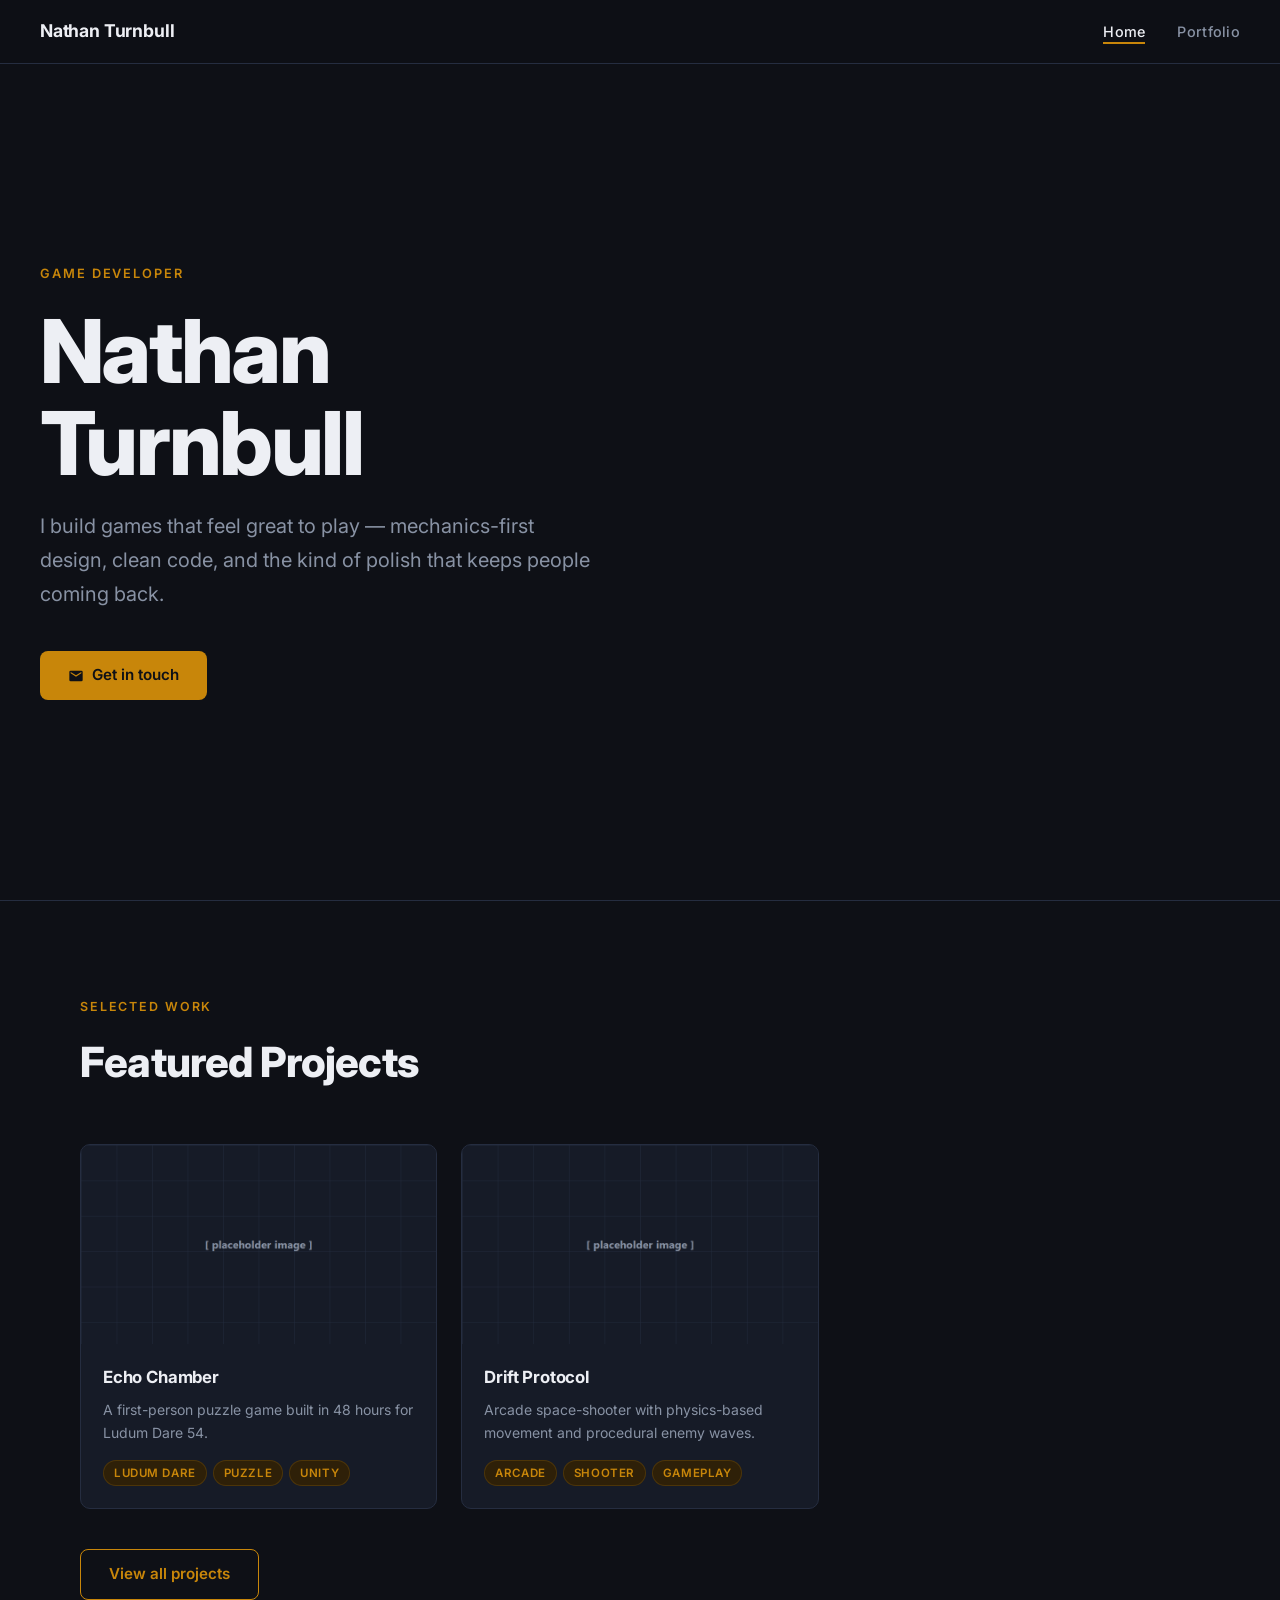
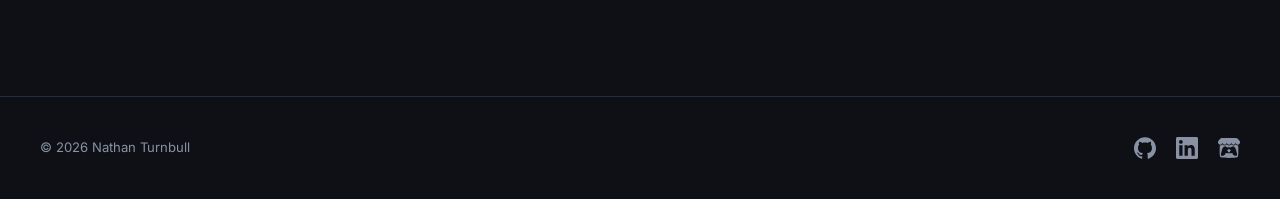
==== index.html @ e60e7671 "Initial commit" ====
<!DOCTYPE html>
<html lang="en">
<head>
  <meta charset="UTF-8">
  <meta name="viewport" content="width=device-width, initial-scale=1.0">
  <title>Nathan Turnbull - Game Developer</title>
  <meta name="description" content="Nathan Turnbull is a game developer crafting polished, mechanics-driven experiences.">
  <link rel="preconnect" href="https://fonts.googleapis.com">
  <link rel="preconnect" href="https://fonts.gstatic.com" crossorigin>
  <link href="https://fonts.googleapis.com/css2?family=Inter:wght@400;500;600;700;800&display=swap" rel="stylesheet">
  <link rel="stylesheet" href="css/style.css">
</head>
<body>

  <!-- ─── Nav ─────────────────────────────────────────────────────────── -->
  <nav class="nav">
    <a href="index.html" class="nav-logo">Nathan Turnbull</a>
    <ul class="nav-links">
      <li><a href="index.html">Home</a></li>
      <li><a href="portfolio.html">Portfolio</a></li>
    </ul>
  </nav>

  <!-- ─── Hero ─────────────────────────────────────────────────────────── -->
  <section class="hero">
    <div class="hero-inner">
      <p class="hero-label">Game Developer</p>
      <h1>Nathan<br>Turnbull</h1>
      <p class="hero-tagline">
        I build games that feel great to play — mechanics-first design, clean code, and the kind of polish that keeps people coming back.
      </p>
      <a class="btn btn-accent" href="mailto:hello@nathanturnbull.dev">
        <svg width="16" height="16" viewBox="0 0 24 24" fill="currentColor" aria-hidden="true">
          <path d="M20 4H4a2 2 0 0 0-2 2v12a2 2 0 0 0 2 2h16a2 2 0 0 0 2-2V6a2 2 0 0 0-2-2zm0 4-8 5-8-5V6l8 5 8-5v2z"/>
        </svg>
        Get in touch
      </a>
    </div>
  </section>

  <!-- ─── Featured Work ────────────────────────────────────────────────── -->
  <div style="border-top: 1px solid var(--border);">
    <section class="section">
      <p class="section-label">Selected Work</p>
      <h2 class="section-heading">Featured Projects</h2>
      <div id="featured-grid" class="card-grid">
        <!-- Populated by main.js -->
      </div>
      <div style="margin-top: 40px;">
        <a href="portfolio.html" class="btn btn-outline">View all projects</a>
      </div>
    </section>
  </div>

  <!-- ─── Footer ───────────────────────────────────────────────────────── -->
  <footer>
    <p class="footer-copy">&copy; 2026 Nathan Turnbull</p>
    <div class="footer-icons">
      <!-- GitHub — Simple Icons canonical SVG -->
      <a href="https://github.com/Nathan-Turnbull" class="footer-icon" aria-label="GitHub" target="_blank" rel="noopener">
        <svg viewBox="0 0 24 24" xmlns="http://www.w3.org/2000/svg">
          <path d="M12 .297c-6.63 0-12 5.373-12 12 0 5.303 3.438 9.8 8.205 11.385.6.113.82-.258.82-.577 0-.285-.01-1.04-.015-2.04-3.338.724-4.042-1.61-4.042-1.61C4.422 18.07 3.633 17.7 3.633 17.7c-1.087-.744.084-.729.084-.729 1.205.084 1.838 1.236 1.838 1.236 1.07 1.835 2.809 1.305 3.495.998.108-.776.417-1.305.76-1.605-2.665-.3-5.466-1.332-5.466-5.93 0-1.31.465-2.38 1.235-3.22-.135-.303-.54-1.523.105-3.176 0 0 1.005-.322 3.3 1.23.96-.267 1.98-.399 3-.405 1.02.006 2.04.138 3 .405 2.28-1.552 3.285-1.23 3.285-1.23.645 1.653.24 2.873.12 3.176.765.84 1.23 1.91 1.23 3.22 0 4.61-2.805 5.625-5.475 5.92.42.36.81 1.096.81 2.22 0 1.606-.015 2.896-.015 3.286 0 .315.21.69.825.57C20.565 22.092 24 17.592 24 12.297c0-6.627-5.373-12-12-12"/>
        </svg>
      </a>
      <!-- LinkedIn — Simple Icons canonical SVG -->
      <a href="https://www.linkedin.com/in/nathan-turnbull-9a332226b/" class="footer-icon" aria-label="LinkedIn" target="_blank" rel="noopener">
        <svg viewBox="0 0 24 24" xmlns="http://www.w3.org/2000/svg">
          <path d="M20.447 20.452h-3.554v-5.569c0-1.328-.027-3.037-1.852-3.037-1.853 0-2.136 1.445-2.136 2.939v5.667H9.351V9h3.414v1.561h.046c.477-.9 1.637-1.85 3.37-1.85 3.601 0 4.267 2.37 4.267 5.455v6.286zM5.337 7.433c-1.144 0-2.063-.926-2.063-2.065 0-1.138.92-2.063 2.063-2.063 1.14 0 2.064.925 2.064 2.063 0 1.139-.925 2.065-2.064 2.065zm1.782 13.019H3.555V9h3.564v11.452zM22.225 0H1.771C.792 0 0 .774 0 1.729v20.542C0 23.227.792 24 1.771 24h20.451C23.2 24 24 23.227 24 22.271V1.729C24 .774 23.2 0 22.222 0h.003z"/>
        </svg>
      </a>
      <!-- itch.io — Simple Icons canonical SVG -->
      <a href="#" class="footer-icon" aria-label="itch.io" target="_blank" rel="noopener">
        <svg viewBox="0 0 24 24" xmlns="http://www.w3.org/2000/svg">
          <path d="M3.13 1.338C2.08 1.96.02 4.328 0 4.95v1.03c0 1.303 1.22 2.45 2.325 2.45 1.33 0 2.436-1.102 2.436-2.41 0 1.308 1.07 2.41 2.4 2.41 1.328 0 2.362-1.102 2.362-2.41 0 1.308 1.137 2.41 2.466 2.41h.024c1.33 0 2.466-1.102 2.466-2.41 0 1.308 1.034 2.41 2.363 2.41 1.33 0 2.4-1.102 2.4-2.41 0 1.308 1.106 2.41 2.435 2.41C22.78 8.43 24 7.282 24 5.98V4.95c-.02-.62-2.082-2.99-3.13-3.612-3.253-.114-5.508-.134-8.87-.133-3.362 0-7.945.053-8.87.133zm6.376 6.477a2.74 2.74 0 0 1-.468.602c-.5.49-1.19.795-1.947.795a2.786 2.786 0 0 1-1.95-.795c-.182-.178-.32-.37-.446-.59-.127.222-.303.412-.486.59a2.788 2.788 0 0 1-1.95.795c-.092 0-.187-.025-.264-.052-.107 1.113-.152 2.176-.168 2.95v.005l-.006 1.167c.02 2.334-.23 7.564 1.03 8.85 1.952.454 5.545.662 9.15.663 3.605 0 7.198-.21 9.15-.664 1.26-1.284 1.01-6.514 1.03-8.848l-.006-1.167v-.004c-.016-.775-.06-1.838-.168-2.95-.077.026-.172.052-.263.052a2.788 2.788 0 0 1-1.95-.795c-.184-.178-.36-.368-.486-.59-.127.22-.265.412-.447.59a2.786 2.786 0 0 1-1.95.794c-.76 0-1.446-.303-1.948-.793a2.74 2.74 0 0 1-.468-.602 2.738 2.738 0 0 1-.463.602 2.787 2.787 0 0 1-1.95.794h-.16a2.787 2.787 0 0 1-1.95-.793 2.738 2.738 0 0 1-.464-.602zm-2.004 2.59v.002c.795.002 1.5 0 2.373.953.687-.072 1.406-.108 2.125-.107.72 0 1.438.035 2.125.107.873-.953 1.578-.95 2.372-.953.376 0 1.876 0 2.92 2.934l1.123 4.028c.832 2.995-.266 3.068-1.636 3.07-2.03-.075-3.156-1.55-3.156-3.025-1.124.184-2.436.276-3.748.277-1.312 0-2.624-.093-3.748-.277 0 1.475-1.125 2.95-3.156 3.026-1.37-.004-2.468-.077-1.636-3.072l1.122-4.027c1.045-2.934 2.545-2.934 2.92-2.934zM12 12.714c-.002.002-2.14 1.964-2.523 2.662l1.4-.056v1.22c0 .056.56.033 1.123.007.562.026 1.124.05 1.124-.008v-1.22l1.4.055C14.138 14.677 12 12.713 12 12.713z"/>
        </svg>
      </a>
    </div>
  </footer>

  <script src="js/main.js"></script>
</body>
</html>
---- css/style.css ----
/* ─── Variables ─────────────────────────────────────────────────────────── */
:root {
  --bg:            #0E1016;
  --surface:       #161B27;
  --surface-hover: #1E2536;
  --accent:        #C8860A;
  --accent-dim:    #2E2008;
  --text:          #EDEFF4;
  --text-muted:    #8892A4;
  --border:        #252D40;
  --radius:        8px;
  --nav-h:         64px;
}

/* ─── Reset ─────────────────────────────────────────────────────────────── */
*, *::before, *::after { box-sizing: border-box; margin: 0; padding: 0; }
html { scroll-behavior: smooth; }
body {
  background: var(--bg);
  color: var(--text);
  font-family: 'Inter', system-ui, -apple-system, sans-serif;
  font-size: 16px;
  line-height: 1.6;
  -webkit-font-smoothing: antialiased;
}
img { display: block; max-width: 100%; }
a { color: inherit; text-decoration: none; }
button { cursor: pointer; font-family: inherit; }

/* ─── Nav ───────────────────────────────────────────────────────────────── */
.nav {
  position: fixed;
  top: 0; left: 0; right: 0;
  height: var(--nav-h);
  z-index: 100;
  display: flex;
  align-items: center;
  justify-content: space-between;
  padding: 0 40px;
  background: rgba(14, 16, 22, 0.8);
  backdrop-filter: blur(12px);
  -webkit-backdrop-filter: blur(12px);
  border-bottom: 1px solid var(--border);
}
.nav-logo {
  font-size: 1.1rem;
  font-weight: 700;
  letter-spacing: -0.01em;
  color: var(--text);
  transition: color 0.2s;
}
.nav-logo:hover { color: var(--accent); }
.nav-links {
  display: flex;
  gap: 32px;
  list-style: none;
}
.nav-links a {
  font-size: 0.9rem;
  font-weight: 500;
  color: var(--text-muted);
  letter-spacing: 0.02em;
  transition: color 0.2s;
  padding-bottom: 2px;
  border-bottom: 2px solid transparent;
}
.nav-links a:hover { color: var(--text); }
.nav-links a.active {
  color: var(--text);
  border-bottom-color: var(--accent);
}

/* ─── Buttons ───────────────────────────────────────────────────────────── */
.btn {
  display: inline-flex;
  align-items: center;
  gap: 8px;
  padding: 12px 28px;
  border-radius: var(--radius);
  font-size: 0.95rem;
  font-weight: 600;
  border: none;
  transition: background 0.2s, color 0.2s, transform 0.15s;
}
.btn:active { transform: scale(0.97); }
.btn-accent {
  background: var(--accent);
  color: #0E1016;
}
.btn-accent:hover { background: #dfa030; }
.btn-outline {
  background: transparent;
  color: var(--accent);
  border: 1.5px solid var(--accent);
}
.btn-outline:hover { background: var(--accent-dim); }

/* ─── Hero ──────────────────────────────────────────────────────────────── */
.hero {
  min-height: 100vh;
  display: flex;
  align-items: center;
  padding: 0 40px;
  padding-top: var(--nav-h);
}
.hero-inner {
  max-width: 800px;
}
.hero-label {
  font-size: 0.8rem;
  font-weight: 600;
  letter-spacing: 0.15em;
  text-transform: uppercase;
  color: var(--accent);
  margin-bottom: 20px;
}
.hero h1 {
  font-size: clamp(3rem, 7vw, 5.5rem);
  font-weight: 800;
  line-height: 1.05;
  letter-spacing: -0.03em;
  color: var(--text);
  margin-bottom: 20px;
}
.hero-tagline {
  font-size: clamp(1rem, 2.5vw, 1.25rem);
  color: var(--text-muted);
  max-width: 560px;
  margin-bottom: 40px;
  line-height: 1.7;
}

/* ─── Section wrapper ───────────────────────────────────────────────────── */
.section {
  padding: 96px 40px;
  max-width: 1200px;
  margin: 0 auto;
}
.section-label {
  font-size: 0.78rem;
  font-weight: 600;
  letter-spacing: 0.15em;
  text-transform: uppercase;
  color: var(--accent);
  margin-bottom: 12px;
}
.section-heading {
  font-size: clamp(1.8rem, 4vw, 2.6rem);
  font-weight: 800;
  letter-spacing: -0.02em;
  margin-bottom: 48px;
}

/* ─── Card Grid ─────────────────────────────────────────────────────────── */
.card-grid {
  display: grid;
  grid-template-columns: repeat(auto-fill, minmax(300px, 1fr));
  gap: 24px;
}

/* ─── Card ──────────────────────────────────────────────────────────────── */
.card {
  background: var(--surface);
  border: 1px solid var(--border);
  border-radius: calc(var(--radius) + 2px);
  overflow: hidden;
  cursor: pointer;
  transition: transform 0.2s, border-color 0.2s, background 0.2s;
  display: flex;
  flex-direction: column;
}
.card:hover {
  transform: translateY(-4px);
  border-color: var(--accent);
  background: var(--surface-hover);
}
.card-thumb {
  width: 100%;
  aspect-ratio: 16 / 9;
  object-fit: cover;
  background: var(--accent-dim);
}
.card-body {
  padding: 20px 22px 22px;
  flex: 1;
  display: flex;
  flex-direction: column;
}
.card-title {
  font-size: 1.05rem;
  font-weight: 700;
  letter-spacing: -0.01em;
  margin-bottom: 8px;
}
.card-desc {
  font-size: 0.875rem;
  color: var(--text-muted);
  line-height: 1.6;
  flex: 1;
  margin-bottom: 16px;
}
.tag-row {
  display: flex;
  flex-wrap: wrap;
  gap: 6px;
}
.tag-pill {
  font-size: 0.72rem;
  font-weight: 600;
  letter-spacing: 0.05em;
  text-transform: uppercase;
  background: var(--accent-dim);
  color: var(--accent);
  padding: 3px 10px;
  border-radius: 999px;
  border: 1px solid rgba(200, 134, 10, 0.2);
}

/* ─── Filter Bar ────────────────────────────────────────────────────────── */
.filter-bar {
  display: flex;
  flex-wrap: wrap;
  gap: 10px;
  margin-bottom: 40px;
}
.filter-btn {
  font-size: 0.82rem;
  font-weight: 600;
  letter-spacing: 0.04em;
  padding: 7px 18px;
  border-radius: 999px;
  border: 1.5px solid var(--border);
  background: transparent;
  color: var(--text-muted);
  transition: color 0.15s, border-color 0.15s, background 0.15s;
}
.filter-btn:hover {
  color: var(--text);
  border-color: var(--text-muted);
}
.filter-btn.active {
  background: var(--accent);
  border-color: var(--accent);
  color: #0E1016;
}

/* ─── Portfolio page header ─────────────────────────────────────────────── */
.page-header {
  padding-top: calc(var(--nav-h) + 64px);
  padding-bottom: 0;
}

/* ─── Modal ─────────────────────────────────────────────────────────────── */
.modal-overlay {
  display: none;
  position: fixed;
  inset: 0;
  z-index: 200;
  background: rgba(8, 10, 16, 0.7);
  backdrop-filter: blur(8px);
  -webkit-backdrop-filter: blur(8px);
  align-items: center;
  justify-content: center;
  padding: 24px;
}
.modal-overlay.open { display: flex; }

.modal-panel {
  background: var(--surface);
  border: 1px solid var(--border);
  border-radius: 12px;
  width: 100%;
  max-width: 780px;
  max-height: 90vh;
  overflow-y: auto;
  position: relative;
  scrollbar-width: thin;
  scrollbar-color: var(--border) transparent;
}
.modal-panel::-webkit-scrollbar { width: 6px; }
.modal-panel::-webkit-scrollbar-track { background: transparent; }
.modal-panel::-webkit-scrollbar-thumb { background: var(--border); border-radius: 3px; }

.modal-close {
  position: sticky;
  top: 16px;
  float: right;
  margin: 16px 16px 0 0;
  width: 36px;
  height: 36px;
  border-radius: 50%;
  background: var(--surface-hover);
  border: 1px solid var(--border);
  color: var(--text-muted);
  font-size: 1.2rem;
  display: flex;
  align-items: center;
  justify-content: center;
  transition: color 0.15s, background 0.15s;
  z-index: 10;
}
.modal-close:hover { color: var(--text); background: var(--border); }

/* Slideshow */
.slideshow {
  position: relative;
  background: #080A10;
  width: 100%;
  aspect-ratio: 16 / 9;
  overflow: hidden;
  border-radius: 12px 12px 0 0;
  clear: both;
}
.slideshow-img {
  width: 100%;
  height: 100%;
  object-fit: contain;
}
.slide-arrow {
  position: absolute;
  top: 50%;
  transform: translateY(-50%);
  width: 40px;
  height: 40px;
  border-radius: 50%;
  background: rgba(14, 16, 22, 0.75);
  border: 1px solid var(--border);
  color: var(--text);
  font-size: 1rem;
  display: flex;
  align-items: center;
  justify-content: center;
  transition: background 0.15s;
  z-index: 5;
}
.slide-arrow:hover { background: rgba(200, 134, 10, 0.3); border-color: var(--accent); }
.slide-arrow.prev { left: 12px; }
.slide-arrow.next { right: 12px; }
.slide-counter {
  position: absolute;
  bottom: 10px;
  left: 50%;
  transform: translateX(-50%);
  font-size: 0.75rem;
  color: var(--text-muted);
  background: rgba(14, 16, 22, 0.7);
  padding: 3px 10px;
  border-radius: 999px;
}

/* Modal body */
.modal-body {
  padding: 28px 32px 36px;
}
.modal-title {
  font-size: 1.6rem;
  font-weight: 800;
  letter-spacing: -0.02em;
  margin-bottom: 12px;
}
.modal-desc {
  color: var(--text-muted);
  line-height: 1.75;
  margin-bottom: 24px;
  font-size: 0.95rem;
}
.modal-meta-label {
  font-size: 0.72rem;
  font-weight: 700;
  letter-spacing: 0.12em;
  text-transform: uppercase;
  color: var(--text-muted);
  margin-bottom: 8px;
}
.modal-meta-section { margin-bottom: 20px; }
.tools-row {
  display: flex;
  flex-wrap: wrap;
  gap: 8px;
}
.tool-chip {
  font-size: 0.8rem;
  font-weight: 500;
  color: var(--text-muted);
  background: rgba(255,255,255,0.05);
  border: 1px solid var(--border);
  padding: 4px 12px;
  border-radius: var(--radius);
}
.modal-link-row {
  margin-top: 28px;
}

/* ─── Footer ────────────────────────────────────────────────────────────── */
footer {
  border-top: 1px solid var(--border);
  padding: 40px;
  display: flex;
  align-items: center;
  justify-content: space-between;
  flex-wrap: wrap;
  gap: 20px;
}
.footer-copy {
  font-size: 0.82rem;
  color: var(--text-muted);
}
.footer-icons {
  display: flex;
  gap: 20px;
}
.footer-icon {
  color: var(--text-muted);
  transition: color 0.2s;
  display: flex;
  align-items: center;
}
.footer-icon:hover { color: var(--accent); }
.footer-icon svg { width: 22px; height: 22px; fill: currentColor; }

/* ─── Card hidden state (filter) ────────────────────────────────────────── */
.card.hidden { display: none; }

/* ─── Responsive ────────────────────────────────────────────────────────── */
@media (max-width: 768px) {
  .nav { padding: 0 20px; }
  .hero { padding: 0 20px; padding-top: var(--nav-h); }
  .section { padding: 64px 20px; }
  footer { padding: 32px 20px; }
  .modal-body { padding: 20px 20px 28px; }
  .card-grid { grid-template-columns: 1fr; }
}
@media (max-width: 480px) {
  .nav-links { gap: 20px; }
  .hero h1 { font-size: 2.6rem; }
}
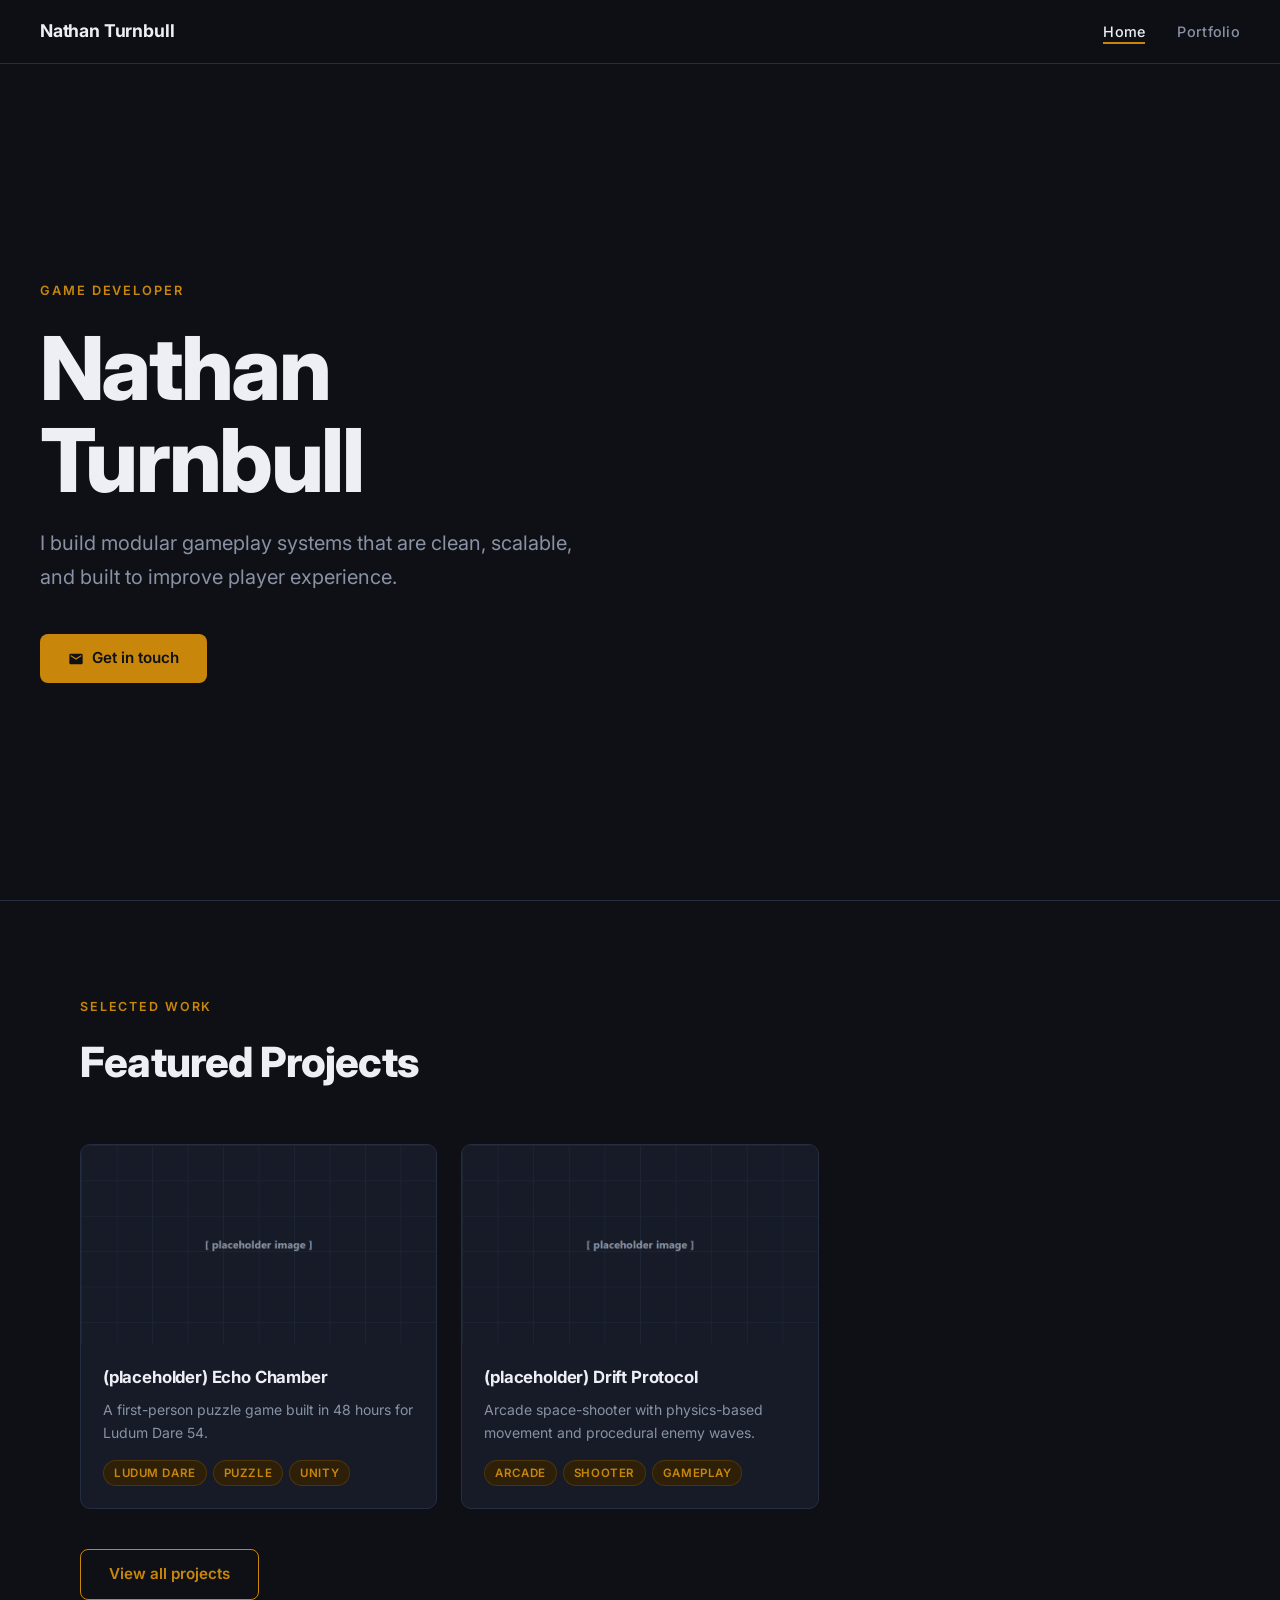
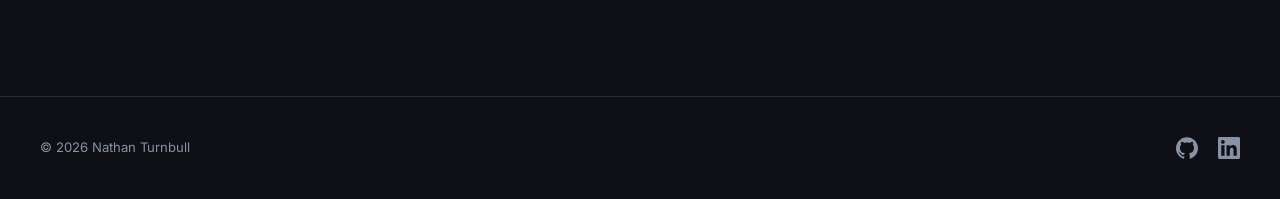
==== commit f95a95b5: "Update hero line & meta desc Remove itch section, update tagline and meta, added .gitignore" ====
--- a/index.html
+++ b/index.html
@@ -4,7 +4,7 @@
   <meta charset="UTF-8">
   <meta name="viewport" content="width=device-width, initial-scale=1.0">
   <title>Nathan Turnbull - Game Developer</title>
-  <meta name="description" content="Nathan Turnbull is a game developer crafting polished, mechanics-driven experiences.">
+  <meta name="description" content="Gameplay programmer specialising in modular systems, debugging, and production-ready features.">
   <link rel="preconnect" href="https://fonts.googleapis.com">
   <link rel="preconnect" href="https://fonts.gstatic.com" crossorigin>
   <link href="https://fonts.googleapis.com/css2?family=Inter:wght@400;500;600;700;800&display=swap" rel="stylesheet">
@@ -27,9 +27,9 @@
       <p class="hero-label">Game Developer</p>
       <h1>Nathan<br>Turnbull</h1>
       <p class="hero-tagline">
-        I build games that feel great to play — mechanics-first design, clean code, and the kind of polish that keeps people coming back.
+        I build modular gameplay systems that are clean, scalable, and built to improve player experience.
       </p>
-      <a class="btn btn-accent" href="mailto:hello@nathanturnbull.dev">
+      <a class="btn btn-accent" href= https://www.linkedin.com/in/nathan-turnbull-9a332226b/ > <!--"mailto:hello@nathanturnbull.dev"-->
         <svg width="16" height="16" viewBox="0 0 24 24" fill="currentColor" aria-hidden="true">
           <path d="M20 4H4a2 2 0 0 0-2 2v12a2 2 0 0 0 2 2h16a2 2 0 0 0 2-2V6a2 2 0 0 0-2-2zm0 4-8 5-8-5V6l8 5 8-5v2z"/>
         </svg>
@@ -68,12 +68,6 @@
           <path d="M20.447 20.452h-3.554v-5.569c0-1.328-.027-3.037-1.852-3.037-1.853 0-2.136 1.445-2.136 2.939v5.667H9.351V9h3.414v1.561h.046c.477-.9 1.637-1.85 3.37-1.85 3.601 0 4.267 2.37 4.267 5.455v6.286zM5.337 7.433c-1.144 0-2.063-.926-2.063-2.065 0-1.138.92-2.063 2.063-2.063 1.14 0 2.064.925 2.064 2.063 0 1.139-.925 2.065-2.064 2.065zm1.782 13.019H3.555V9h3.564v11.452zM22.225 0H1.771C.792 0 0 .774 0 1.729v20.542C0 23.227.792 24 1.771 24h20.451C23.2 24 24 23.227 24 22.271V1.729C24 .774 23.2 0 22.222 0h.003z"/>
         </svg>
       </a>
-      <!-- itch.io — Simple Icons canonical SVG -->
-      <a href="#" class="footer-icon" aria-label="itch.io" target="_blank" rel="noopener">
-        <svg viewBox="0 0 24 24" xmlns="http://www.w3.org/2000/svg">
-          <path d="M3.13 1.338C2.08 1.96.02 4.328 0 4.95v1.03c0 1.303 1.22 2.45 2.325 2.45 1.33 0 2.436-1.102 2.436-2.41 0 1.308 1.07 2.41 2.4 2.41 1.328 0 2.362-1.102 2.362-2.41 0 1.308 1.137 2.41 2.466 2.41h.024c1.33 0 2.466-1.102 2.466-2.41 0 1.308 1.034 2.41 2.363 2.41 1.33 0 2.4-1.102 2.4-2.41 0 1.308 1.106 2.41 2.435 2.41C22.78 8.43 24 7.282 24 5.98V4.95c-.02-.62-2.082-2.99-3.13-3.612-3.253-.114-5.508-.134-8.87-.133-3.362 0-7.945.053-8.87.133zm6.376 6.477a2.74 2.74 0 0 1-.468.602c-.5.49-1.19.795-1.947.795a2.786 2.786 0 0 1-1.95-.795c-.182-.178-.32-.37-.446-.59-.127.222-.303.412-.486.59a2.788 2.788 0 0 1-1.95.795c-.092 0-.187-.025-.264-.052-.107 1.113-.152 2.176-.168 2.95v.005l-.006 1.167c.02 2.334-.23 7.564 1.03 8.85 1.952.454 5.545.662 9.15.663 3.605 0 7.198-.21 9.15-.664 1.26-1.284 1.01-6.514 1.03-8.848l-.006-1.167v-.004c-.016-.775-.06-1.838-.168-2.95-.077.026-.172.052-.263.052a2.788 2.788 0 0 1-1.95-.795c-.184-.178-.36-.368-.486-.59-.127.22-.265.412-.447.59a2.786 2.786 0 0 1-1.95.794c-.76 0-1.446-.303-1.948-.793a2.74 2.74 0 0 1-.468-.602 2.738 2.738 0 0 1-.463.602 2.787 2.787 0 0 1-1.95.794h-.16a2.787 2.787 0 0 1-1.95-.793 2.738 2.738 0 0 1-.464-.602zm-2.004 2.59v.002c.795.002 1.5 0 2.373.953.687-.072 1.406-.108 2.125-.107.72 0 1.438.035 2.125.107.873-.953 1.578-.95 2.372-.953.376 0 1.876 0 2.92 2.934l1.123 4.028c.832 2.995-.266 3.068-1.636 3.07-2.03-.075-3.156-1.55-3.156-3.025-1.124.184-2.436.276-3.748.277-1.312 0-2.624-.093-3.748-.277 0 1.475-1.125 2.95-3.156 3.026-1.37-.004-2.468-.077-1.636-3.072l1.122-4.027c1.045-2.934 2.545-2.934 2.92-2.934zM12 12.714c-.002.002-2.14 1.964-2.523 2.662l1.4-.056v1.22c0 .056.56.033 1.123.007.562.026 1.124.05 1.124-.008v-1.22l1.4.055C14.138 14.677 12 12.713 12 12.713z"/>
-        </svg>
-      </a>
     </div>
   </footer>
 
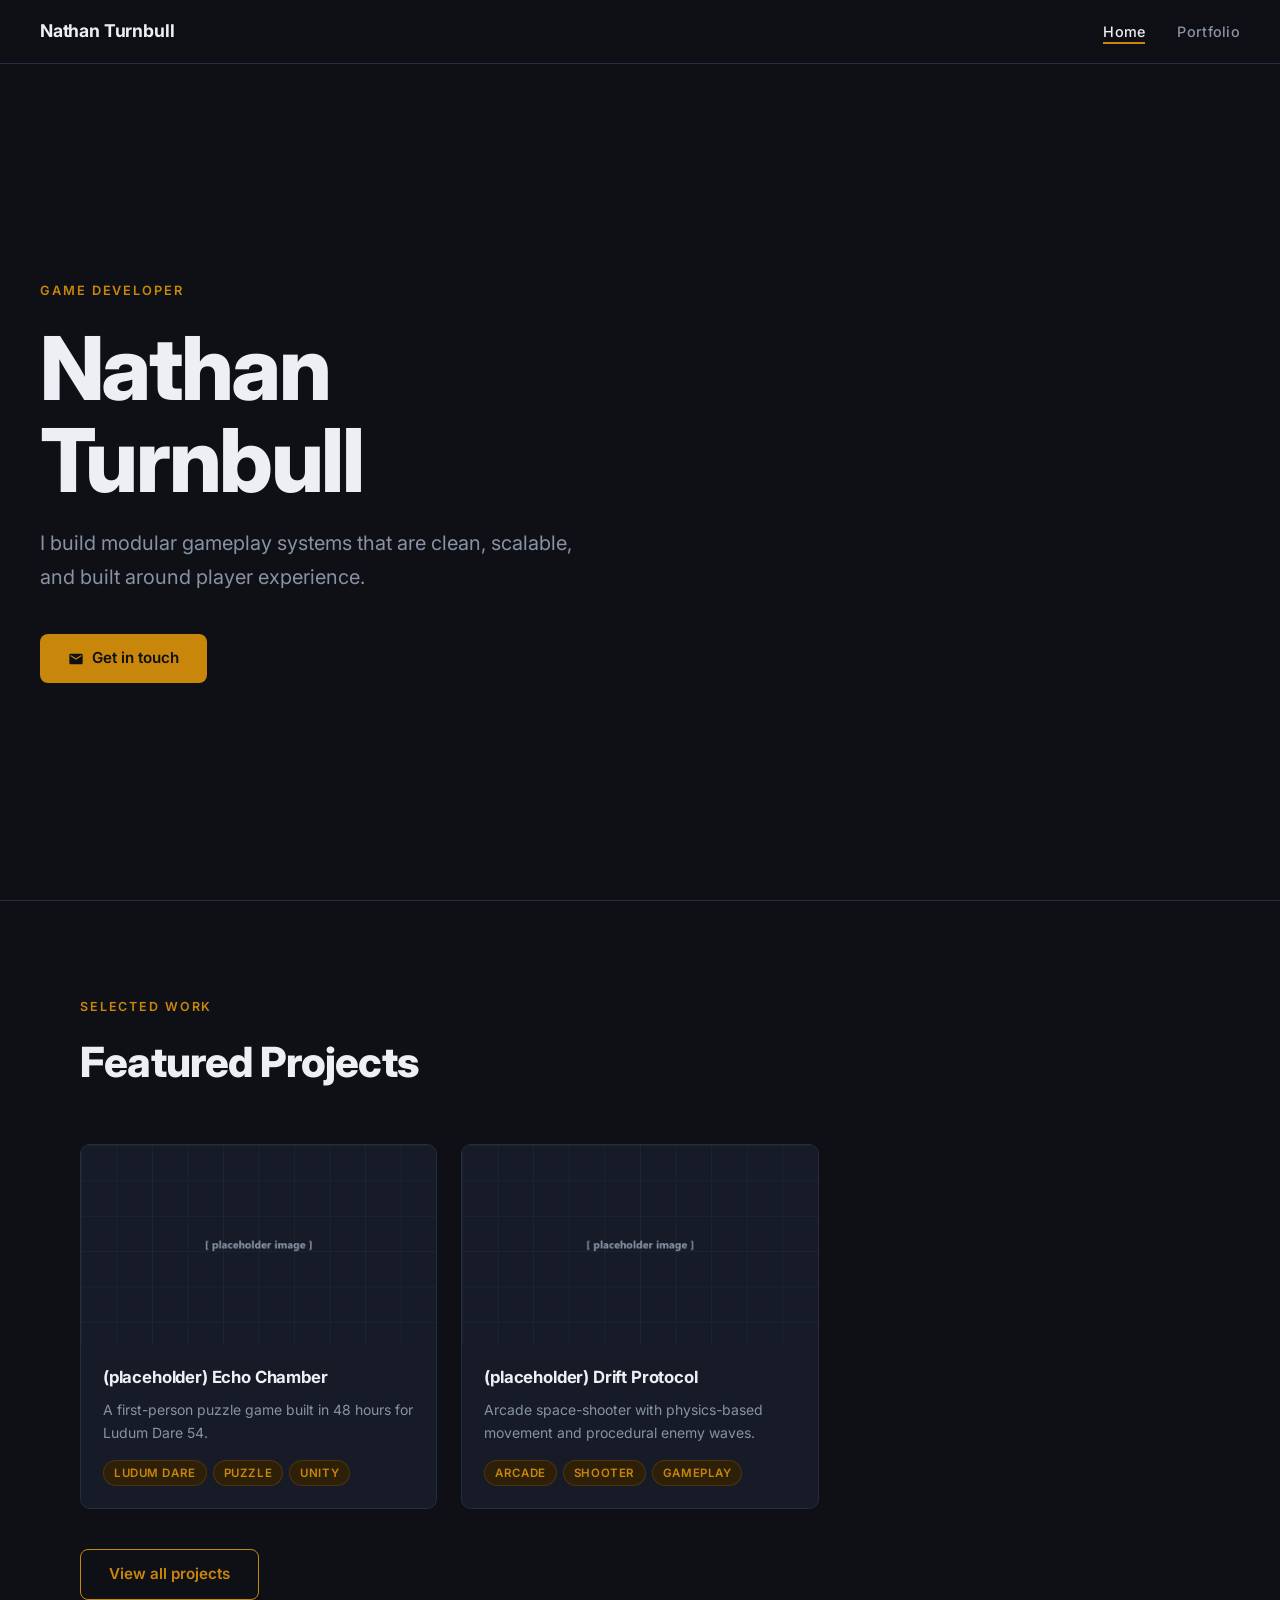
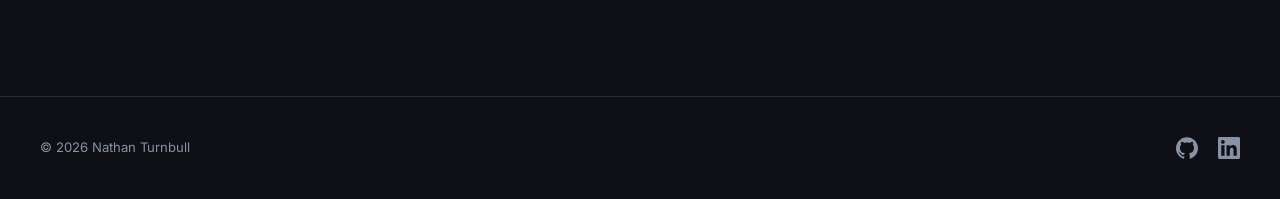
==== commit e779dc4a: "Updated Hero tagline" ====
--- a/index.html
+++ b/index.html
@@ -27,7 +27,7 @@
       <p class="hero-label">Game Developer</p>
       <h1>Nathan<br>Turnbull</h1>
       <p class="hero-tagline">
-        I build modular gameplay systems that are clean, scalable, and built to improve player experience.
+        I build modular gameplay systems that are clean, scalable, and built around player experience.
       </p>
       <a class="btn btn-accent" href= https://www.linkedin.com/in/nathan-turnbull-9a332226b/ > <!--"mailto:hello@nathanturnbull.dev"-->
         <svg width="16" height="16" viewBox="0 0 24 24" fill="currentColor" aria-hidden="true">
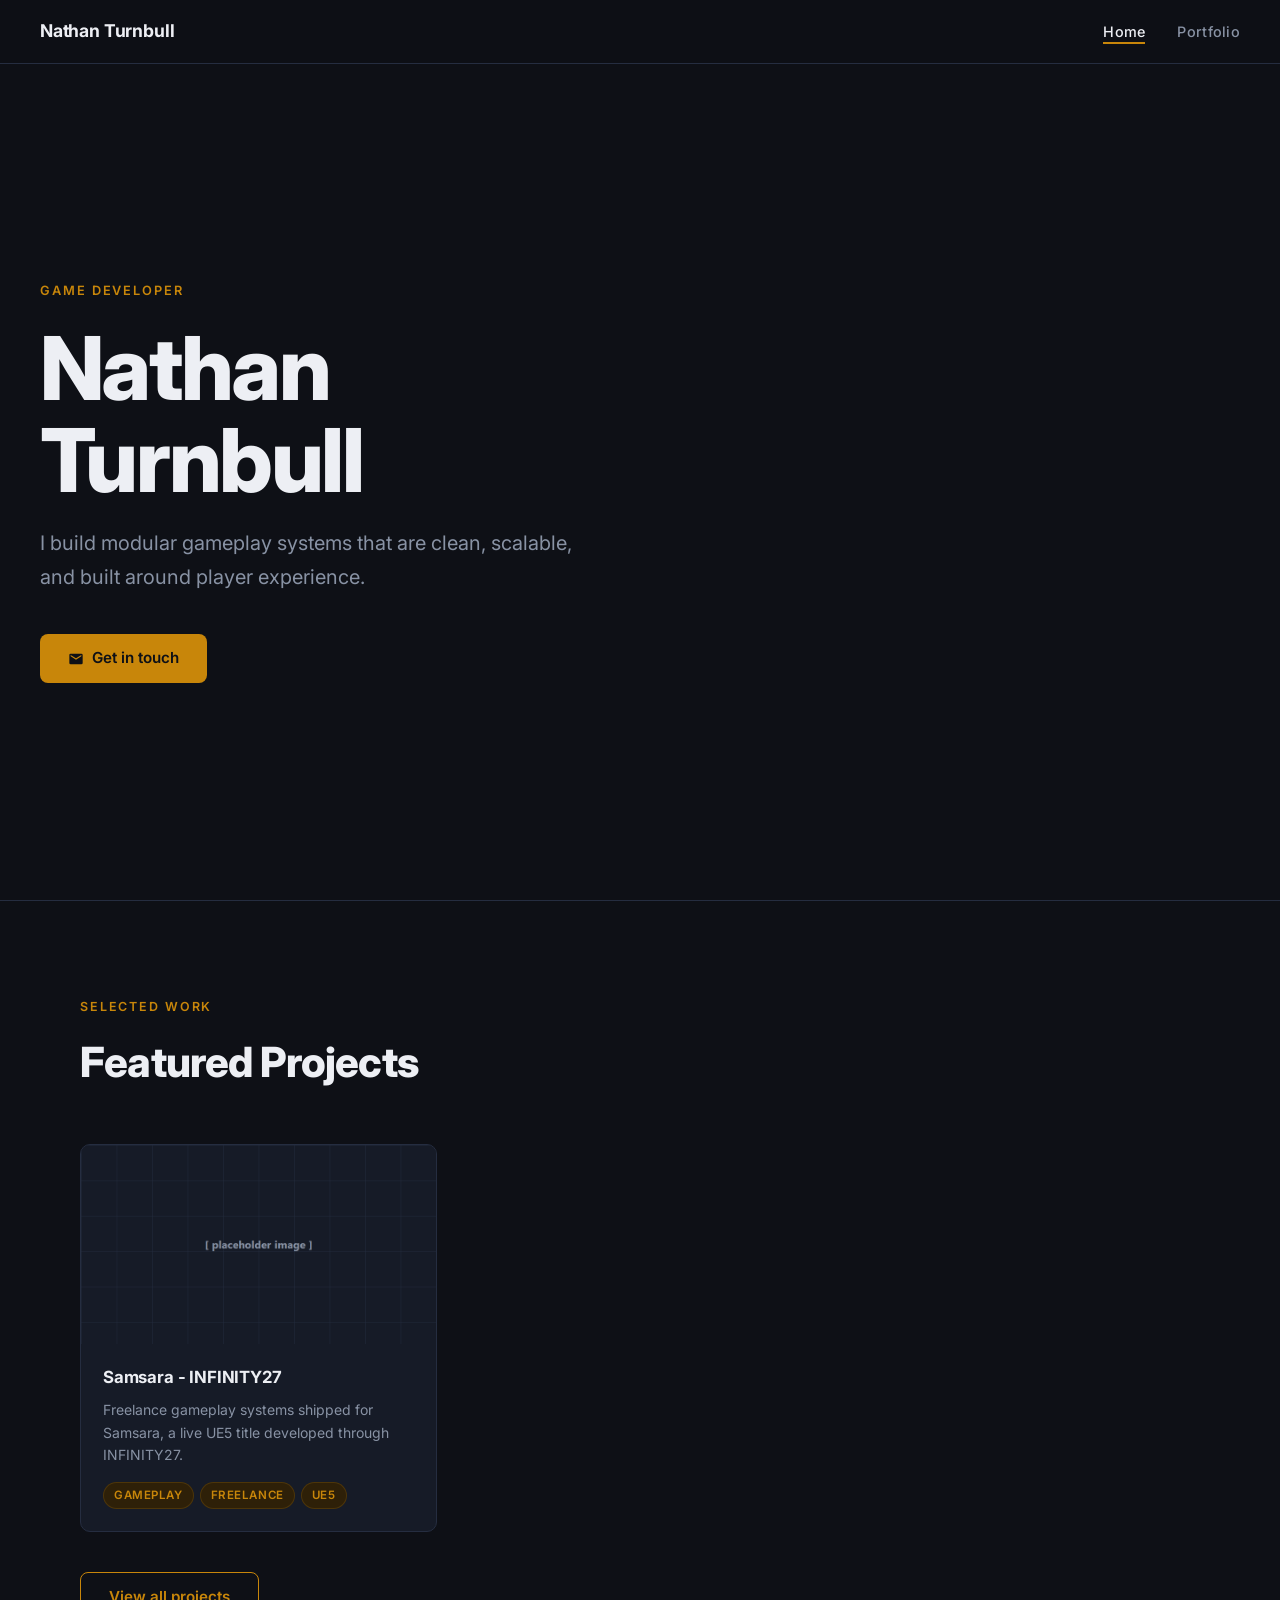
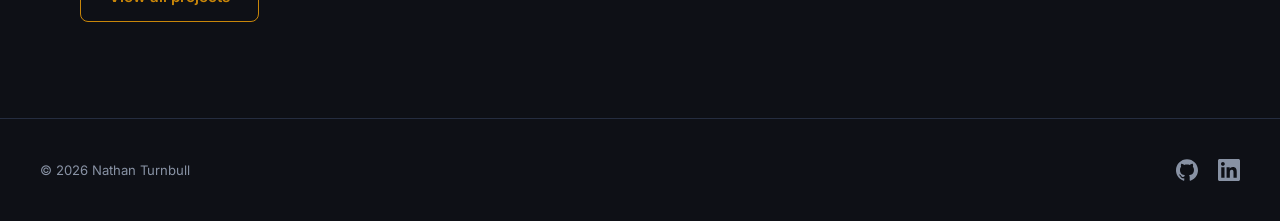
==== commit fa96bc53: "FIX: GitHub and LinkedIn links Config file made to store links. href gets overwritten at runtime." ====
--- a/index.html
+++ b/index.html
@@ -57,13 +57,13 @@
     <p class="footer-copy">&copy; 2026 Nathan Turnbull</p>
     <div class="footer-icons">
       <!-- GitHub — Simple Icons canonical SVG -->
-      <a href="https://github.com/Nathan-Turnbull" class="footer-icon" aria-label="GitHub" target="_blank" rel="noopener">
+      <a href="#" class="footer-icon" aria-label="GitHub" target="_blank" rel="noopener">
         <svg viewBox="0 0 24 24" xmlns="http://www.w3.org/2000/svg">
           <path d="M12 .297c-6.63 0-12 5.373-12 12 0 5.303 3.438 9.8 8.205 11.385.6.113.82-.258.82-.577 0-.285-.01-1.04-.015-2.04-3.338.724-4.042-1.61-4.042-1.61C4.422 18.07 3.633 17.7 3.633 17.7c-1.087-.744.084-.729.084-.729 1.205.084 1.838 1.236 1.838 1.236 1.07 1.835 2.809 1.305 3.495.998.108-.776.417-1.305.76-1.605-2.665-.3-5.466-1.332-5.466-5.93 0-1.31.465-2.38 1.235-3.22-.135-.303-.54-1.523.105-3.176 0 0 1.005-.322 3.3 1.23.96-.267 1.98-.399 3-.405 1.02.006 2.04.138 3 .405 2.28-1.552 3.285-1.23 3.285-1.23.645 1.653.24 2.873.12 3.176.765.84 1.23 1.91 1.23 3.22 0 4.61-2.805 5.625-5.475 5.92.42.36.81 1.096.81 2.22 0 1.606-.015 2.896-.015 3.286 0 .315.21.69.825.57C20.565 22.092 24 17.592 24 12.297c0-6.627-5.373-12-12-12"/>
         </svg>
       </a>
       <!-- LinkedIn — Simple Icons canonical SVG -->
-      <a href="https://www.linkedin.com/in/nathan-turnbull-9a332226b/" class="footer-icon" aria-label="LinkedIn" target="_blank" rel="noopener">
+      <a href="#" class="footer-icon" aria-label="LinkedIn" target="_blank" rel="noopener">
         <svg viewBox="0 0 24 24" xmlns="http://www.w3.org/2000/svg">
           <path d="M20.447 20.452h-3.554v-5.569c0-1.328-.027-3.037-1.852-3.037-1.853 0-2.136 1.445-2.136 2.939v5.667H9.351V9h3.414v1.561h.046c.477-.9 1.637-1.85 3.37-1.85 3.601 0 4.267 2.37 4.267 5.455v6.286zM5.337 7.433c-1.144 0-2.063-.926-2.063-2.065 0-1.138.92-2.063 2.063-2.063 1.14 0 2.064.925 2.064 2.063 0 1.139-.925 2.065-2.064 2.065zm1.782 13.019H3.555V9h3.564v11.452zM22.225 0H1.771C.792 0 0 .774 0 1.729v20.542C0 23.227.792 24 1.771 24h20.451C23.2 24 24 23.227 24 22.271V1.729C24 .774 23.2 0 22.222 0h.003z"/>
         </svg>
@@ -71,6 +71,7 @@
     </div>
   </footer>
 
+  <script src="js/config.js"></script>
   <script src="js/main.js"></script>
 </body>
 </html>
--- a/css/style.css
+++ b/css/style.css
@@ -358,6 +358,7 @@
   letter-spacing: -0.02em;
   margin-bottom: 12px;
 }
+.modal-desc p + p { margin-top: 0.85em; }
 .modal-desc {
   color: var(--text-muted);
   line-height: 1.75;
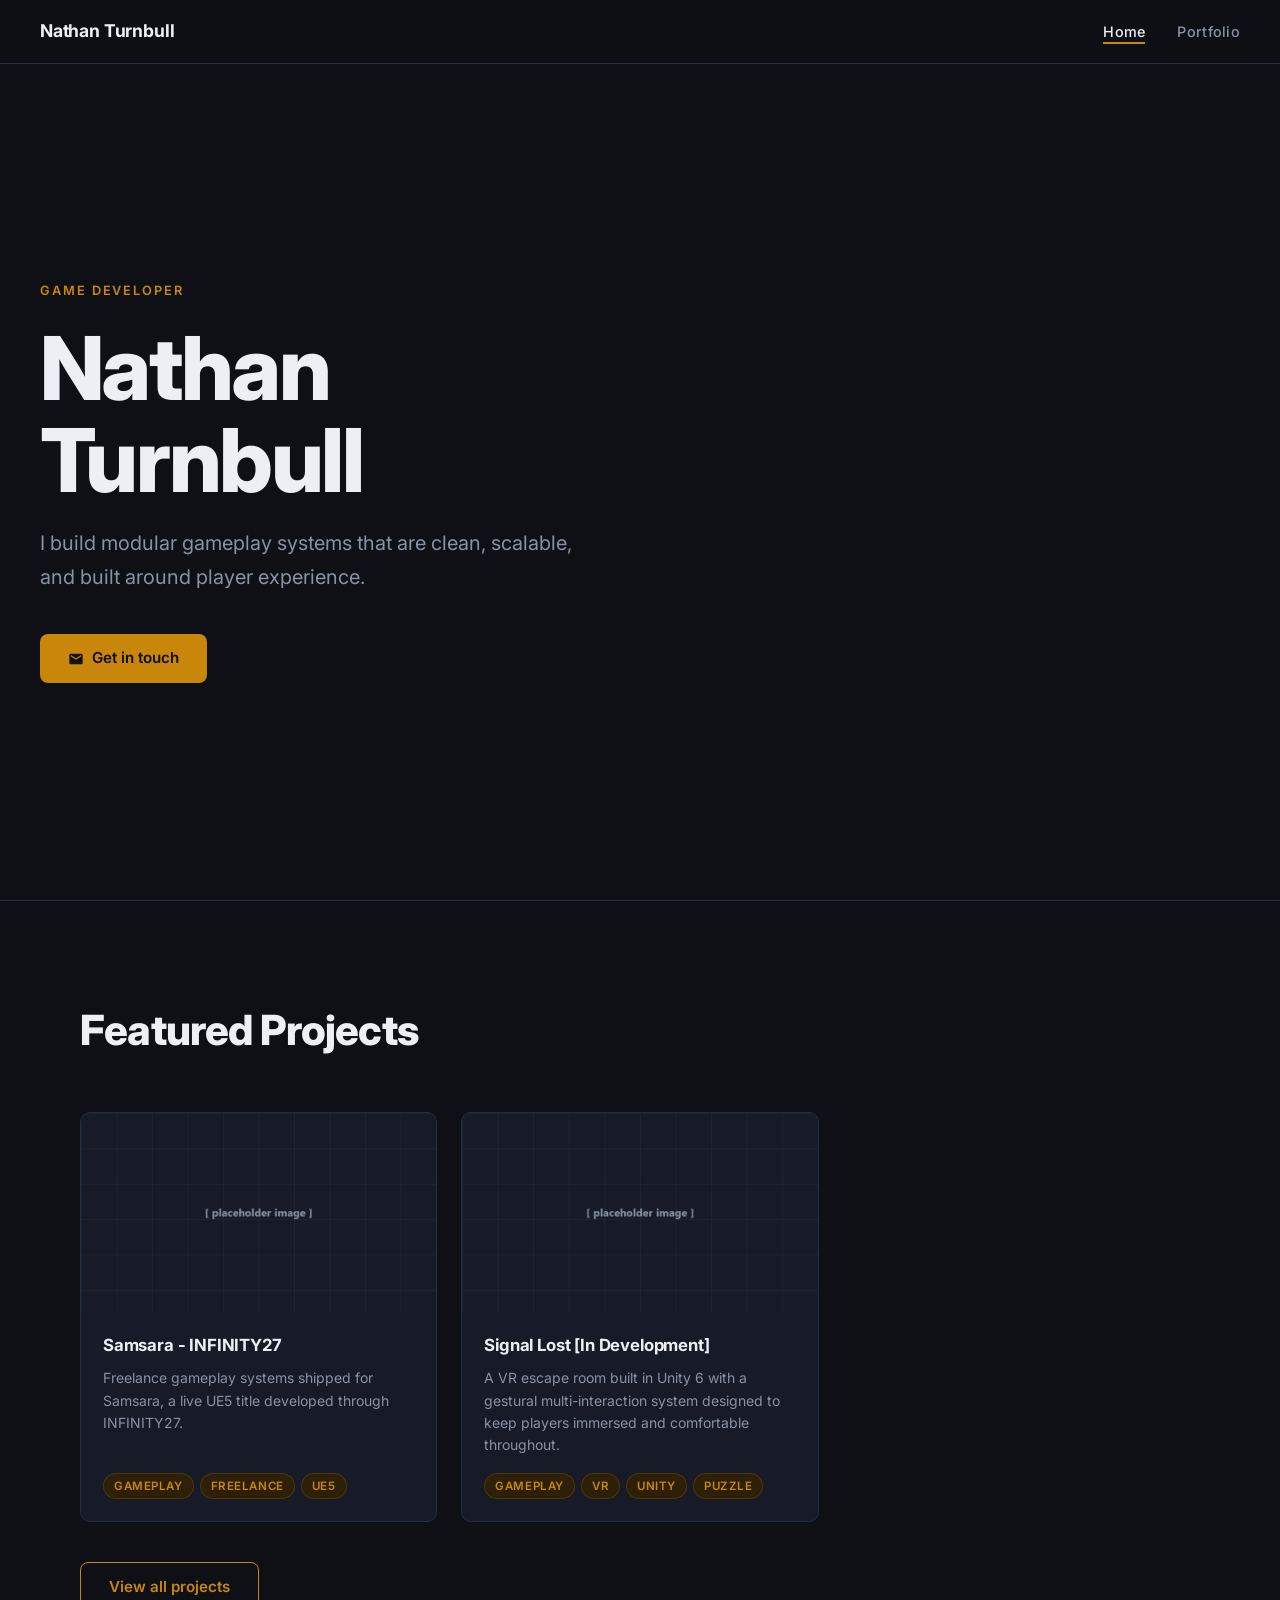
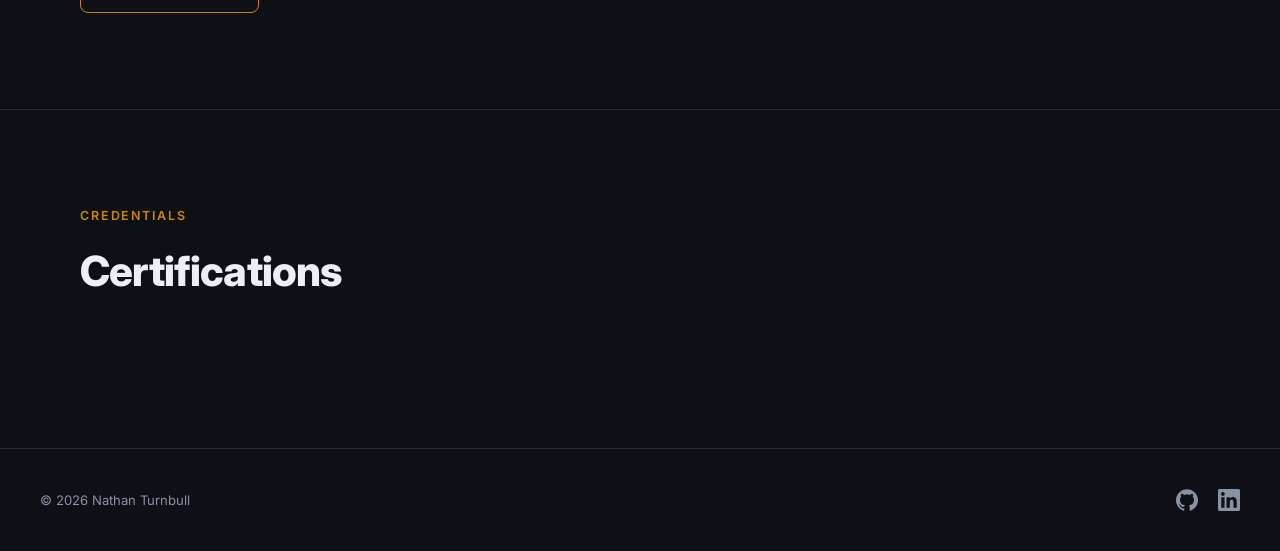
==== commit 7a85856c: "added YT embed & certs Added YouTube video embeds to the slideshow. Added a certificates section on " ====
--- a/index.html
+++ b/index.html
@@ -41,13 +41,23 @@
   <!-- ─── Featured Work ────────────────────────────────────────────────── -->
   <div style="border-top: 1px solid var(--border);">
     <section class="section">
-      <p class="section-label">Selected Work</p>
       <h2 class="section-heading">Featured Projects</h2>
       <div id="featured-grid" class="card-grid">
         <!-- Populated by main.js -->
       </div>
       <div style="margin-top: 40px;">
         <a href="portfolio.html" class="btn btn-outline">View all projects</a>
+      </div>
+    </section>
+  </div>
+
+  <!-- ─── Certifications ──────────────────────────────────────────────── -->
+  <div style="border-top: 1px solid var(--border);">
+    <section class="section">
+      <p class="section-label">Credentials</p>
+      <h2 class="section-heading">Certifications</h2>
+      <div id="certs-grid" class="certs-grid">
+        <!-- Populated by main.js -->
       </div>
     </section>
   </div>
--- a/css/style.css
+++ b/css/style.css
@@ -316,6 +316,12 @@
   height: 100%;
   object-fit: contain;
 }
+.slideshow-iframe {
+  width: 100%;
+  height: 100%;
+  border: none;
+  display: none;
+}
 .slide-arrow {
   position: absolute;
   top: 50%;
@@ -392,6 +398,14 @@
   margin-top: 28px;
 }
 
+/* ─── Certifications ────────────────────────────────────────────────────── */
+.certs-grid {
+  display: flex;
+  flex-wrap: wrap;
+  gap: 24px;
+  align-items: flex-start;
+}
+
 /* ─── Footer ────────────────────────────────────────────────────────────── */
 footer {
   border-top: 1px solid var(--border);
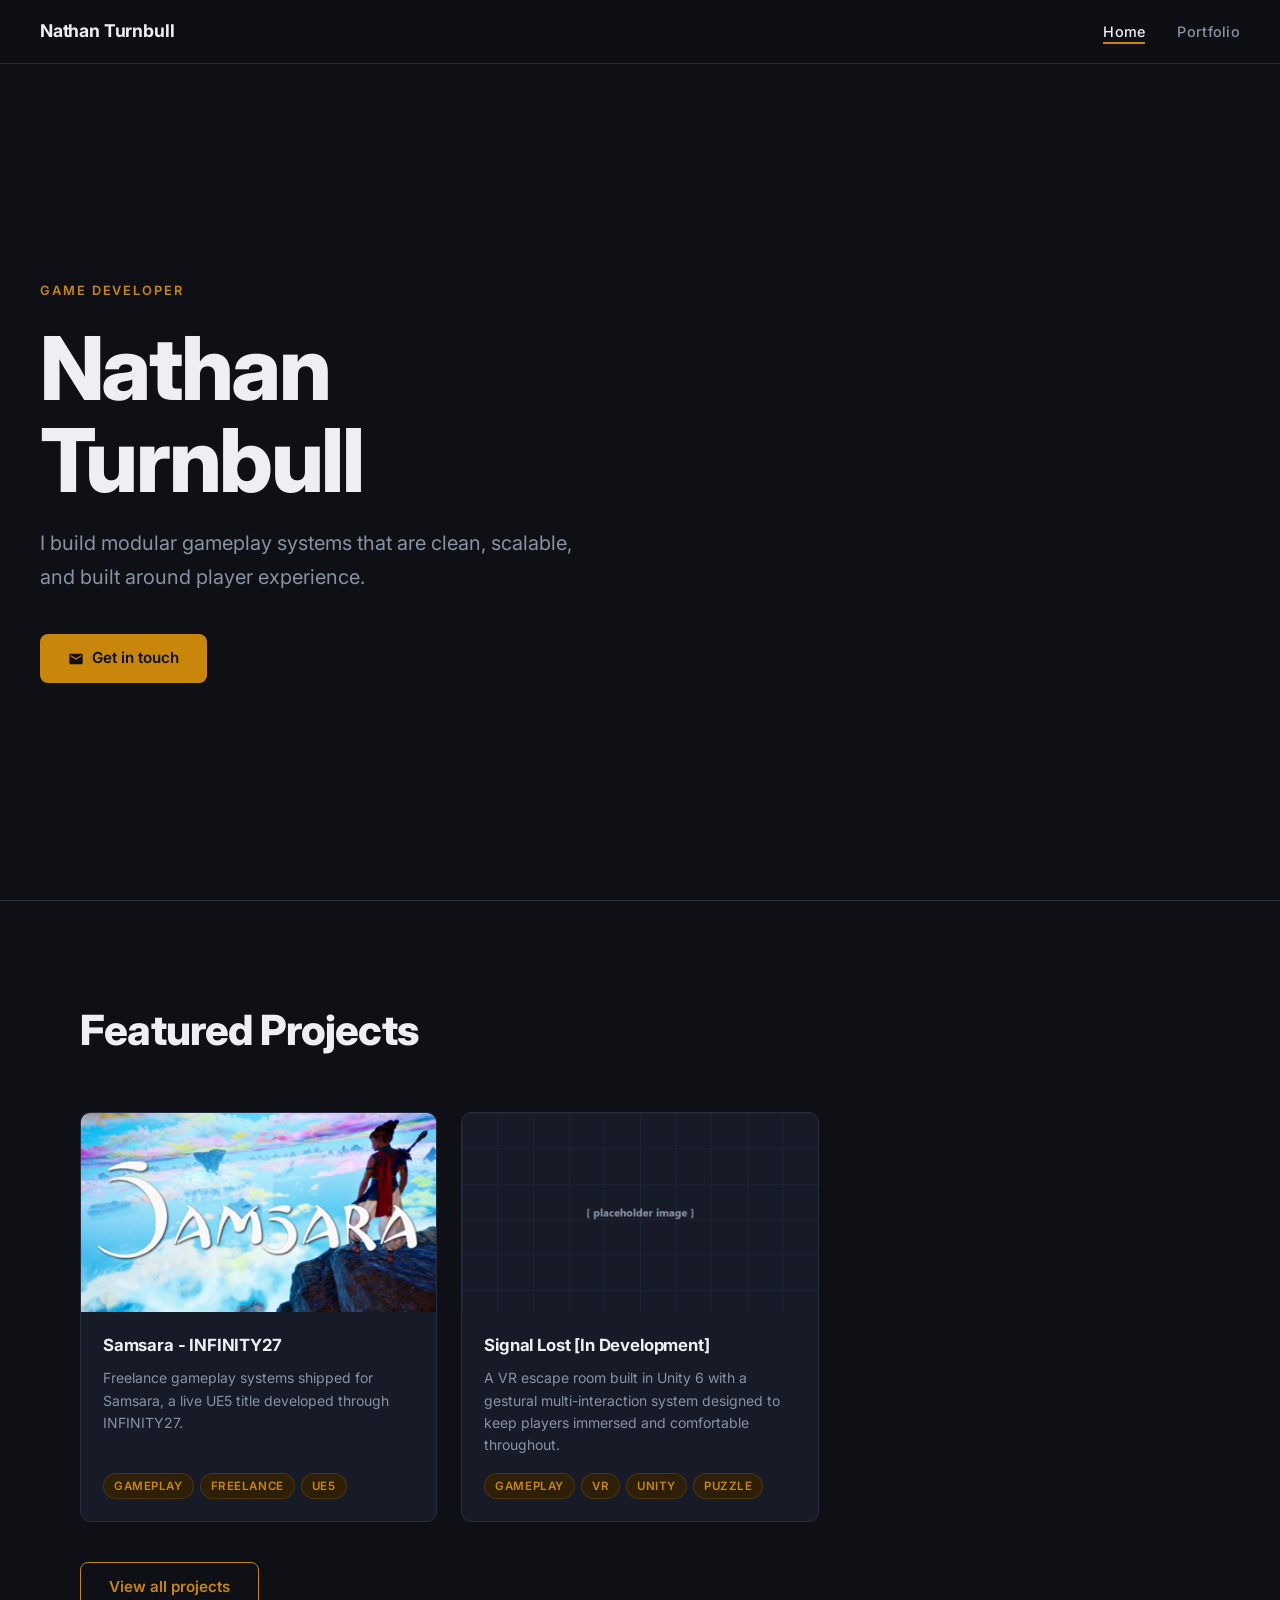
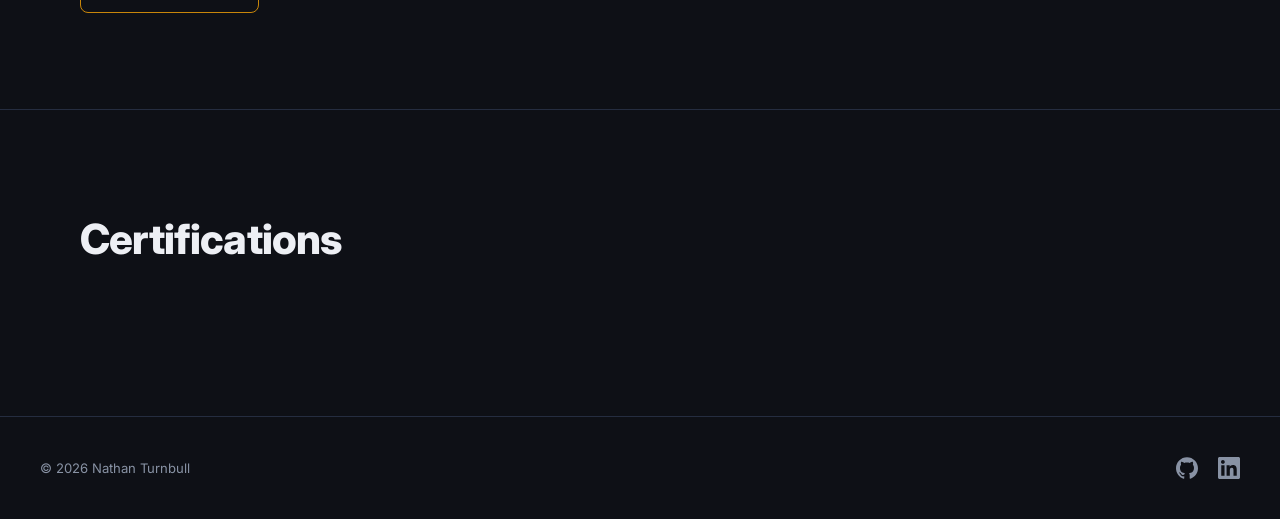
==== commit 2c57997b: "Samsara media & cert badges Added a cover image and video to the samsara project. Added the credly b" ====
--- a/index.html
+++ b/index.html
@@ -54,7 +54,6 @@
   <!-- ─── Certifications ──────────────────────────────────────────────── -->
   <div style="border-top: 1px solid var(--border);">
     <section class="section">
-      <p class="section-label">Credentials</p>
       <h2 class="section-heading">Certifications</h2>
       <div id="certs-grid" class="certs-grid">
         <!-- Populated by main.js -->
